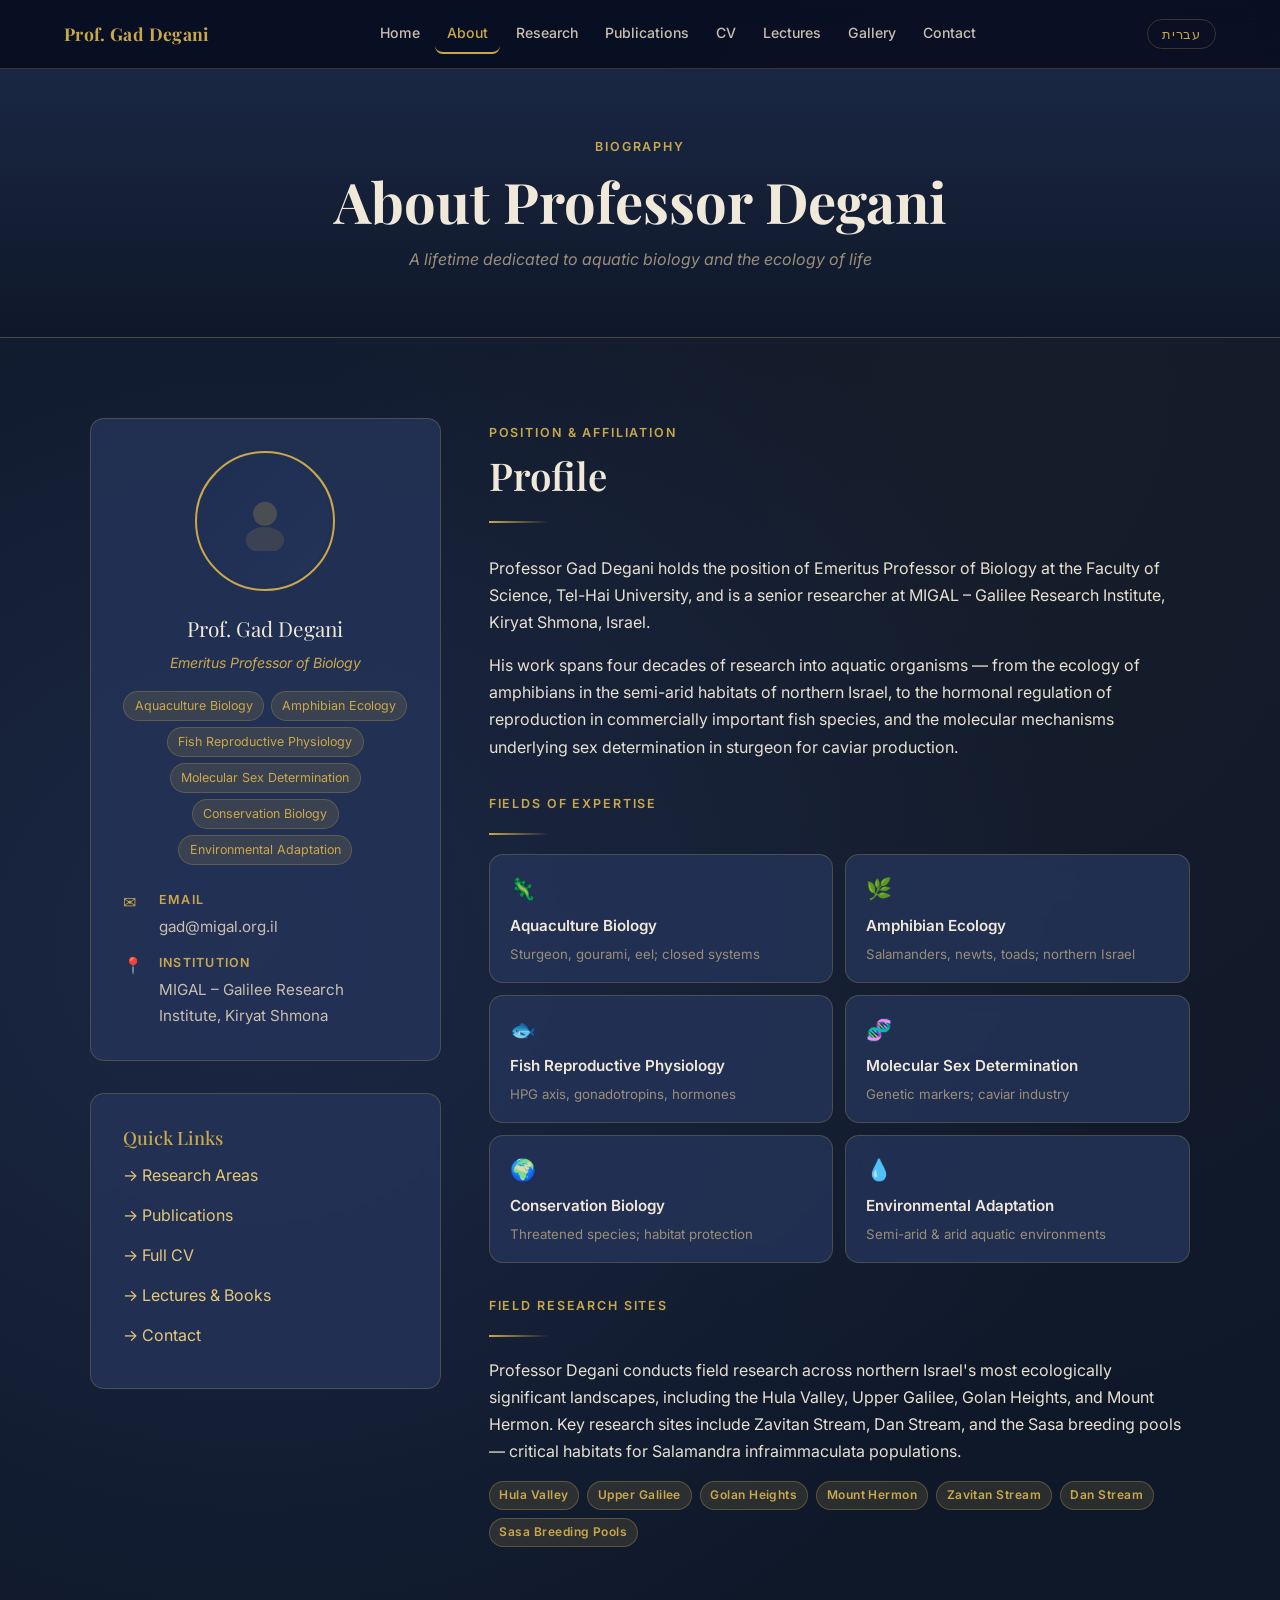
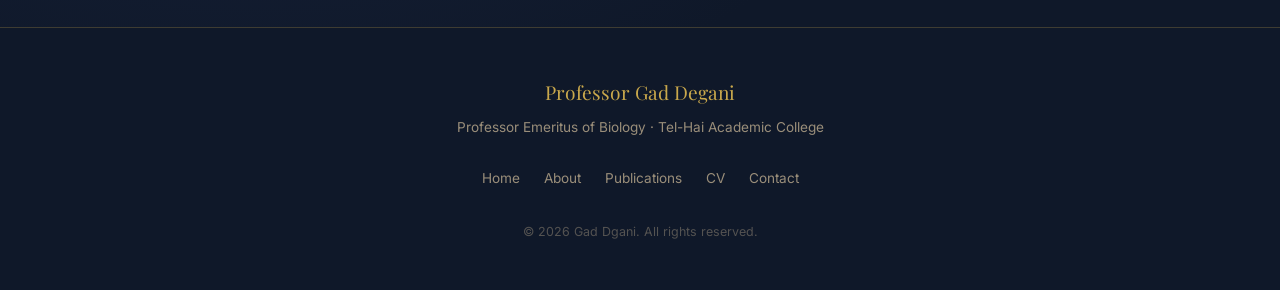
==== pages/about.html @ d607b12f "Initial website build" ====
<!DOCTYPE html>
<html lang="en" dir="ltr">
<head>
  <meta charset="UTF-8" />
  <meta name="viewport" content="width=device-width, initial-scale=1.0" />
  <title>About — Professor Gad Degani</title>
  <meta name="description" content="About Professor Gad Degani — Emeritus Professor of Biology at MIGAL and Tel-Hai University." />
  <link rel="stylesheet" href="../css/style.css" />
  <link rel="preconnect" href="https://fonts.googleapis.com" />
  <link rel="preconnect" href="https://fonts.gstatic.com" crossorigin />
  <link href="https://fonts.googleapis.com/css2?family=Playfair+Display:ital,wght@0,400;0,600;0,700;1,400;1,600&family=Inter:wght@300;400;500;600&display=swap" rel="stylesheet" />
</head>
<body>

<div id="nav-placeholder"></div>

<div class="page-wrapper">

  <div class="page-header">
    <span class="section-label" data-en="Biography" data-he="ביוגרפיה">Biography</span>
    <h1 class="page-title"
        data-en="About Professor Degani"
        data-he="אודות פרופסור דגני">About Professor Degani</h1>
    <p class="page-subtitle"
       data-en="A lifetime dedicated to aquatic biology and the ecology of life"
       data-he="חיים המוקדשים לביולוגיה מימית ואקולוגיית החיים">
      A lifetime dedicated to aquatic biology and the ecology of life
    </p>
  </div>

  <section class="section">
    <div class="container">
      <div class="about-grid">

        <!-- Sidebar -->
        <div>
          <div class="about-sidebar-card">
            <div class="about-photo">
              <div class="about-photo-inner">
                <svg xmlns="http://www.w3.org/2000/svg" viewBox="0 0 100 100" fill="none">
                  <circle cx="50" cy="38" r="20" fill="#c9a84c" opacity="0.5"/>
                  <ellipse cx="50" cy="82" rx="32" ry="22" fill="#c9a84c" opacity="0.3"/>
                </svg>
              </div>
            </div>
            <div class="about-name" data-en="Prof. Gad Degani" data-he="פרופ׳ גד דגני">Prof. Gad Degani</div>
            <div class="about-role"
                 data-en="Emeritus Professor of Biology"
                 data-he="פרופסור אמריטוס לביולוגיה">Emeritus Professor of Biology</div>
            <div class="about-tags">
              <span class="about-tag" data-en="Aquaculture Biology"            data-he="ביולוגיה של אקוואקולטורה">Aquaculture Biology</span>
              <span class="about-tag" data-en="Amphibian Ecology"              data-he="אקולוגיית דו-חיים">Amphibian Ecology</span>
              <span class="about-tag" data-en="Fish Reproductive Physiology"   data-he="פיזיולוגיית רבייה של דגים">Fish Reproductive Physiology</span>
              <span class="about-tag" data-en="Molecular Sex Determination"    data-he="קביעת מין מולקולרית">Molecular Sex Determination</span>
              <span class="about-tag" data-en="Conservation Biology"           data-he="ביולוגיה של שימור">Conservation Biology</span>
              <span class="about-tag" data-en="Environmental Adaptation"       data-he="הסתגלות סביבתית">Environmental Adaptation</span>
            </div>

            <div style="margin-top:1.5rem;text-align:left">
              <div class="contact-info-item" style="margin-bottom:0.75rem">
                <div style="color:var(--gold);min-width:20px;font-size:1rem">✉</div>
                <div>
                  <div class="contact-label" data-en="Email" data-he="דוא&quot;ל">Email</div>
                  <a class="contact-value" href="mailto:gad@migal.org.il">gad@migal.org.il</a>
                </div>
              </div>
              <div class="contact-info-item" style="margin-bottom:0">
                <div style="color:var(--gold);min-width:20px;font-size:1rem">📍</div>
                <div>
                  <div class="contact-label" data-en="Institution" data-he="מוסד">Institution</div>
                  <div class="contact-value"
                       data-en="MIGAL – Galilee Research Institute, Kiryat Shmona"
                       data-he="מיגל – מכון המחקר לגליל, קריית שמונה">
                    MIGAL – Galilee Research Institute, Kiryat Shmona
                  </div>
                </div>
              </div>
            </div>
          </div>

          <div class="card mt-3">
            <h4 style="margin-bottom:0.75rem;color:var(--gold)"
                data-en="Quick Links" data-he="קישורים מהירים">Quick Links</h4>
            <ul style="list-style:none;padding:0;margin:0;display:flex;flex-direction:column;gap:0.4rem">
              <li><a href="research.html"     data-en="→ Research Areas"   data-he="→ תחומי מחקר">→ Research Areas</a></li>
              <li><a href="publications.html" data-en="→ Publications"     data-he="→ פרסומים">→ Publications</a></li>
              <li><a href="cv.html"           data-en="→ Full CV"          data-he="→ קורות חיים מלאים">→ Full CV</a></li>
              <li><a href="lectures.html"     data-en="→ Lectures &amp; Books" data-he="→ הרצאות וספרים">→ Lectures &amp; Books</a></li>
              <li><a href="contact.html"      data-en="→ Contact"          data-he="→ צור קשר">→ Contact</a></li>
            </ul>
          </div>
        </div>

        <!-- Main content -->
        <div>
          <span class="section-label"
                data-en="Position &amp; Affiliation"
                data-he="תפקיד ושיוך מוסדי">Position &amp; Affiliation</span>
          <h2 class="section-title"
              data-en="Profile"
              data-he="פרופיל">Profile</h2>
          <div class="gold-divider left"></div>

          <div class="mt-3">
            <p data-en="Professor Gad Degani holds the position of Emeritus Professor of Biology at the Faculty of Science, Tel-Hai University, and is a senior researcher at MIGAL – Galilee Research Institute, Kiryat Shmona, Israel."
               data-he="פרופסור גד דגני מכהן כפרופסור אמריטוס לביולוגיה בפקולטה למדעים באוניברסיטת תל-חי, ומשמש חוקר בכיר במיגל – מכון המחקר לגליל, קריית שמונה, ישראל.">
              Professor Gad Degani holds the position of Emeritus Professor of Biology at the Faculty of Science, Tel-Hai University, and is a senior researcher at MIGAL – Galilee Research Institute, Kiryat Shmona, Israel.
            </p>
            <p data-en="His work spans four decades of research into aquatic organisms — from the ecology of amphibians in the semi-arid habitats of northern Israel, to the hormonal regulation of reproduction in commercially important fish species, and the molecular mechanisms underlying sex determination in sturgeon for caviar production."
               data-he="עבודתו מתפרשת על פני ארבעה עשורים של מחקר באורגניזמים מימיים — מאקולוגיה של דו-חיים בבתי גידול חצי-יבשים בצפון ישראל, דרך ויסות הורמונלי של רבייה במינים חשובים כלכלית, ועד המנגנונים המולקולריים של קביעת מין בחדקנון לייצור קוויאר.">
              His work spans four decades of research into aquatic organisms — from the ecology of amphibians in the semi-arid habitats of northern Israel, to the hormonal regulation of reproduction in commercially important fish species, and the molecular mechanisms underlying sex determination in sturgeon for caviar production.
            </p>
          </div>

          <span class="section-label mt-3" style="display:block;margin-top:2rem"
                data-en="Fields of Expertise"
                data-he="תחומי מומחיות">Fields of Expertise</span>
          <div class="gold-divider left"></div>

          <div class="grid-2 mt-2" style="gap:0.75rem">
            <div class="card" style="padding:1rem 1.25rem">
              <div style="font-size:1.3rem;margin-bottom:0.4rem">🦎</div>
              <div style="font-weight:600;color:var(--cream);font-size:0.95rem;margin-bottom:0.25rem"
                   data-en="Aquaculture Biology"
                   data-he="ביולוגיה של אקוואקולטורה">Aquaculture Biology</div>
              <div style="font-size:0.83rem;color:var(--text-muted)"
                   data-en="Sturgeon, gourami, eel; closed systems"
                   data-he="חדקנון, גורמי, צלופח; מערכות סגורות">Sturgeon, gourami, eel; closed systems</div>
            </div>
            <div class="card" style="padding:1rem 1.25rem">
              <div style="font-size:1.3rem;margin-bottom:0.4rem">🌿</div>
              <div style="font-weight:600;color:var(--cream);font-size:0.95rem;margin-bottom:0.25rem"
                   data-en="Amphibian Ecology"
                   data-he="אקולוגיית דו-חיים">Amphibian Ecology</div>
              <div style="font-size:0.83rem;color:var(--text-muted)"
                   data-en="Salamanders, newts, toads; northern Israel"
                   data-he="סלמנדרות, טריטונים, קרפדות; צפון ישראל">Salamanders, newts, toads; northern Israel</div>
            </div>
            <div class="card" style="padding:1rem 1.25rem">
              <div style="font-size:1.3rem;margin-bottom:0.4rem">🐟</div>
              <div style="font-weight:600;color:var(--cream);font-size:0.95rem;margin-bottom:0.25rem"
                   data-en="Fish Reproductive Physiology"
                   data-he="פיזיולוגיית רבייה של דגים">Fish Reproductive Physiology</div>
              <div style="font-size:0.83rem;color:var(--text-muted)"
                   data-en="HPG axis, gonadotropins, hormones"
                   data-he="ציר HPG, גונדוטרופינים, הורמונים">HPG axis, gonadotropins, hormones</div>
            </div>
            <div class="card" style="padding:1rem 1.25rem">
              <div style="font-size:1.3rem;margin-bottom:0.4rem">🧬</div>
              <div style="font-weight:600;color:var(--cream);font-size:0.95rem;margin-bottom:0.25rem"
                   data-en="Molecular Sex Determination"
                   data-he="קביעת מין מולקולרית">Molecular Sex Determination</div>
              <div style="font-size:0.83rem;color:var(--text-muted)"
                   data-en="Genetic markers; caviar industry"
                   data-he="סמנים גנטיים; תעשיית קוויאר">Genetic markers; caviar industry</div>
            </div>
            <div class="card" style="padding:1rem 1.25rem">
              <div style="font-size:1.3rem;margin-bottom:0.4rem">🌍</div>
              <div style="font-weight:600;color:var(--cream);font-size:0.95rem;margin-bottom:0.25rem"
                   data-en="Conservation Biology"
                   data-he="ביולוגיה של שימור">Conservation Biology</div>
              <div style="font-size:0.83rem;color:var(--text-muted)"
                   data-en="Threatened species; habitat protection"
                   data-he="מינים בסכנה; הגנת בית גידול">Threatened species; habitat protection</div>
            </div>
            <div class="card" style="padding:1rem 1.25rem">
              <div style="font-size:1.3rem;margin-bottom:0.4rem">💧</div>
              <div style="font-weight:600;color:var(--cream);font-size:0.95rem;margin-bottom:0.25rem"
                   data-en="Environmental Adaptation"
                   data-he="הסתגלות סביבתית">Environmental Adaptation</div>
              <div style="font-size:0.83rem;color:var(--text-muted)"
                   data-en="Semi-arid & arid aquatic environments"
                   data-he="סביבות מימיות חצי-יבשות ויבשות">Semi-arid & arid aquatic environments</div>
            </div>
          </div>

          <span class="section-label mt-3" style="display:block;margin-top:2rem"
                data-en="Field Research Sites"
                data-he="אתרי מחקר שטח">Field Research Sites</span>
          <div class="gold-divider left"></div>

          <div class="mt-2">
            <p data-en="Professor Degani conducts field research across northern Israel's most ecologically significant landscapes, including the Hula Valley, Upper Galilee, Golan Heights, and Mount Hermon. Key research sites include Zavitan Stream, Dan Stream, and the Sasa breeding pools — critical habitats for Salamandra infraimmaculata populations."
               data-he="פרופסור דגני מבצע מחקר שטח בנופים האקולוגיים המשמעותיים ביותר בצפון ישראל, כולל עמק החולה, גליל עליון, רמת הגולן והר חרמון. אתרי מחקר מרכזיים כוללים נחל זוויתן, נחל דן ובריכות שסא — בתי גידול קריטיים לאוכלוסיות Salamandra infraimmaculata.">
              Professor Degani conducts field research across northern Israel's most ecologically significant landscapes, including the Hula Valley, Upper Galilee, Golan Heights, and Mount Hermon. Key research sites include Zavitan Stream, Dan Stream, and the Sasa breeding pools — critical habitats for Salamandra infraimmaculata populations.
            </p>

            <div style="display:flex;flex-wrap:wrap;gap:0.5rem;margin-top:0.75rem">
              <span class="badge" data-en="Hula Valley"         data-he="עמק החולה">Hula Valley</span>
              <span class="badge" data-en="Upper Galilee"       data-he="גליל עליון">Upper Galilee</span>
              <span class="badge" data-en="Golan Heights"       data-he="רמת הגולן">Golan Heights</span>
              <span class="badge" data-en="Mount Hermon"        data-he="הר חרמון">Mount Hermon</span>
              <span class="badge" data-en="Zavitan Stream"      data-he="נחל זוויתן">Zavitan Stream</span>
              <span class="badge" data-en="Dan Stream"          data-he="נחל דן">Dan Stream</span>
              <span class="badge" data-en="Sasa Breeding Pools" data-he="בריכות שסא">Sasa Breeding Pools</span>
            </div>
          </div>
        </div>
      </div>
    </div>
  </section>

</div>

<div id="footer-placeholder"></div>
<script src="../js/main.js"></script>
</body>
</html>
---- css/style.css ----
/* ===========================
   PROFESSOR GAD DGANI WEBSITE
   Dark Academic Theme — Navy + Gold
   =========================== */

/* Fonts loaded via <link> in HTML for better performance */

/* ── CSS Variables ─────────────── */
:root {
  --navy:        #1a2744;
  --navy-light:  #243358;
  --navy-mid:    #1e2e52;
  --navy-dark:   #0f1829;
  --gold:        #c9a84c;
  --gold-light:  #e4c87a;
  --gold-dark:   #a8882e;
  --gold-subtle: rgba(201,168,76,0.15);
  --cream:       #f0e8d8;
  --cream-dim:   #c8bfaf;
  --text-light:  #e8e0d0;
  --text-muted:  #9a8e7a;
  --border:      rgba(201,168,76,0.25);
  --card-bg:     rgba(36,51,88,0.85);
  --shadow:      0 4px 24px rgba(0,0,0,0.35);
  --shadow-lg:   0 8px 48px rgba(0,0,0,0.45);
  --radius:      8px;
  --radius-lg:   14px;
  --transition:  0.25s ease;
}

/* ── Reset & Base ──────────────── */
*, *::before, *::after { box-sizing: border-box; margin: 0; padding: 0; }

html {
  scroll-behavior: smooth;
  font-size: 16px;
}

html[lang="he"] {
  direction: rtl;
}

body {
  background-color: var(--navy-dark);
  color: var(--text-light);
  font-family: 'Inter', sans-serif;
  font-weight: 400;
  line-height: 1.7;
  min-height: 100vh;
  overflow-x: hidden;
  background-image:
    radial-gradient(ellipse at 20% 50%, rgba(36,51,88,0.6) 0%, transparent 60%),
    radial-gradient(ellipse at 80% 20%, rgba(201,168,76,0.04) 0%, transparent 50%);
}

/* ── Typography ────────────────── */
h1, h2, h3, h4, h5, h6 {
  font-family: 'Playfair Display', Georgia, serif;
  color: var(--cream);
  line-height: 1.3;
}

h1 { font-size: clamp(2rem, 5vw, 3.5rem); font-weight: 700; }
h2 { font-size: clamp(1.6rem, 3.5vw, 2.4rem); font-weight: 600; }
h3 { font-size: clamp(1.2rem, 2.5vw, 1.7rem); font-weight: 600; }
h4 { font-size: 1.15rem; font-weight: 500; }

p { margin-bottom: 1rem; color: var(--text-light); }

a {
  color: var(--gold-light);
  text-decoration: none;
  transition: color var(--transition);
}
a:hover { color: var(--gold); }

strong { color: var(--cream); font-weight: 600; }

em { color: var(--gold-light); font-style: italic; }

ul, ol { padding-left: 1.5rem; }
html[lang="he"] ul,
html[lang="he"] ol { padding-left: 0; padding-right: 1.5rem; }

li { margin-bottom: 0.4rem; }

/* ── Gold Divider ──────────────── */
.gold-divider {
  width: 60px;
  height: 2px;
  background: linear-gradient(90deg, transparent, var(--gold), transparent);
  margin: 1.2rem auto;
}

.gold-divider.left {
  margin-left: 0;
  background: linear-gradient(90deg, var(--gold), transparent);
}

html[lang="he"] .gold-divider.left {
  margin-left: auto;
  margin-right: 0;
  background: linear-gradient(270deg, var(--gold), transparent);
}

/* ── Navigation ────────────────── */
.main-nav {
  position: fixed;
  top: 0;
  left: 0;
  right: 0;
  z-index: 1000;
  background: rgba(10,15,35,0.95);
  backdrop-filter: blur(12px);
  -webkit-backdrop-filter: blur(12px);
  border-bottom: 1px solid var(--border);
  transition: box-shadow var(--transition);
}

.main-nav.scrolled {
  box-shadow: 0 2px 20px rgba(0,0,0,0.5);
}

.nav-container {
  max-width: 1200px;
  margin: 0 auto;
  padding: 0 1.5rem;
  height: 68px;
  display: flex;
  align-items: center;
  gap: 1.5rem;
}

.nav-logo {
  flex-shrink: 0;
  font-family: 'Playfair Display', serif;
  font-size: 1.1rem;
  font-weight: 700;
  color: var(--gold) !important;
  letter-spacing: 0.02em;
  text-decoration: none;
}

.nav-logo:hover { color: var(--gold-light) !important; }

.nav-links {
  list-style: none;
  padding: 0;
  margin: 0;
  display: flex;
  align-items: center;
  gap: 0.2rem;
  flex: 1;
  justify-content: center;
}

.nav-links li { margin: 0; }

.nav-links a {
  display: block;
  padding: 0.45rem 0.75rem;
  font-size: 0.88rem;
  font-weight: 500;
  color: var(--cream-dim);
  text-decoration: none;
  border-radius: var(--radius);
  transition: all var(--transition);
  white-space: nowrap;
  border-bottom: 2px solid transparent;
}

.nav-links a:hover,
.nav-links a.active {
  color: var(--gold);
  border-bottom-color: var(--gold);
}

.nav-actions {
  display: flex;
  align-items: center;
  gap: 0.75rem;
  flex-shrink: 0;
}

.lang-toggle {
  background: transparent;
  border: 1px solid var(--border);
  color: var(--gold);
  font-family: 'Inter', sans-serif;
  font-size: 0.82rem;
  font-weight: 500;
  padding: 0.35rem 0.9rem;
  border-radius: 20px;
  cursor: pointer;
  transition: all var(--transition);
  letter-spacing: 0.05em;
  white-space: nowrap;
}

.lang-toggle:hover {
  background: var(--gold-subtle);
  border-color: var(--gold);
  color: var(--gold-light);
}

.mobile-menu-toggle {
  display: none;
  flex-direction: column;
  gap: 5px;
  background: none;
  border: none;
  cursor: pointer;
  padding: 4px;
  margin-left: auto;
}

.mobile-menu-toggle span {
  display: block;
  width: 24px;
  height: 2px;
  background: var(--gold);
  border-radius: 2px;
  transition: all var(--transition);
}

/* ── Page Wrapper ──────────────── */
.page-wrapper {
  padding-top: 68px;
  min-height: 100vh;
}

/* ── Hero — Homepage ───────────── */
.hero {
  position: relative;
  min-height: calc(100vh - 68px);
  display: flex;
  align-items: center;
  justify-content: center;
  text-align: center;
  padding: 4rem 1.5rem;
  overflow: hidden;
}

.hero::before {
  content: '';
  position: absolute;
  inset: 0;
  background:
    radial-gradient(ellipse 80% 60% at 50% 40%, rgba(36,51,88,0.5) 0%, transparent 70%),
    radial-gradient(ellipse 40% 40% at 80% 80%, rgba(201,168,76,0.06) 0%, transparent 60%);
  pointer-events: none;
}

.hero-content {
  position: relative;
  z-index: 1;
  max-width: 700px;
}

.profile-photo-wrap {
  margin: 0 auto 2rem;
  width: 160px;
  height: 160px;
  border-radius: 50%;
  border: 3px solid var(--gold);
  padding: 4px;
  background: var(--navy-light);
  box-shadow: 0 0 0 8px rgba(201,168,76,0.1), var(--shadow-lg);
  overflow: hidden;
  position: relative;
}

.profile-photo-wrap img {
  width: 100%;
  height: 100%;
  object-fit: cover;
  border-radius: 50%;
}

.profile-placeholder {
  width: 100%;
  height: 100%;
  border-radius: 50%;
  display: flex;
  align-items: center;
  justify-content: center;
  background: linear-gradient(135deg, var(--navy-mid), var(--navy-light));
}

.profile-placeholder svg {
  width: 80px;
  height: 80px;
  opacity: 0.6;
}

.hero-name {
  font-size: clamp(2.2rem, 6vw, 3.8rem);
  font-weight: 700;
  color: var(--cream);
  letter-spacing: -0.01em;
  margin-bottom: 0.4rem;
}

.hero-title {
  font-family: 'Playfair Display', serif;
  font-size: clamp(1rem, 2.5vw, 1.35rem);
  color: var(--gold);
  font-style: italic;
  margin-bottom: 0.8rem;
}

.hero-institution {
  font-size: 0.95rem;
  color: var(--text-muted);
  margin-bottom: 2rem;
  letter-spacing: 0.03em;
}

.hero-divider {
  width: 80px;
  height: 1px;
  background: linear-gradient(90deg, transparent, var(--gold), transparent);
  margin: 1.5rem auto;
}

.hero-bio {
  font-size: 1.05rem;
  color: var(--cream-dim);
  max-width: 560px;
  margin: 0 auto 2.5rem;
  line-height: 1.75;
}

.hero-buttons {
  display: flex;
  flex-wrap: wrap;
  gap: 0.75rem;
  justify-content: center;
}

/* ── Buttons ───────────────────── */
.btn {
  display: inline-flex;
  align-items: center;
  gap: 0.5rem;
  padding: 0.75rem 1.6rem;
  border-radius: var(--radius);
  font-family: 'Inter', sans-serif;
  font-size: 0.9rem;
  font-weight: 500;
  text-decoration: none;
  cursor: pointer;
  border: none;
  transition: all var(--transition);
  letter-spacing: 0.02em;
}

.btn-primary {
  background: linear-gradient(135deg, var(--gold-dark), var(--gold));
  color: var(--navy-dark);
  box-shadow: 0 2px 12px rgba(201,168,76,0.3);
}

.btn-primary:hover {
  background: linear-gradient(135deg, var(--gold), var(--gold-light));
  box-shadow: 0 4px 20px rgba(201,168,76,0.45);
  transform: translateY(-1px);
  color: var(--navy-dark);
}

.btn-outline {
  background: transparent;
  color: var(--gold);
  border: 1px solid var(--border);
}

.btn-outline:hover {
  background: var(--gold-subtle);
  border-color: var(--gold);
  color: var(--gold-light);
  transform: translateY(-1px);
}

/* ── Page Header (inner pages) ─── */
.page-header {
  background: linear-gradient(to bottom, var(--navy), var(--navy-dark));
  border-bottom: 1px solid var(--border);
  padding: 4rem 1.5rem 3rem;
  text-align: center;
}

.page-header .page-title {
  color: var(--cream);
  margin-bottom: 0.5rem;
}

.page-header .page-subtitle {
  color: var(--text-muted);
  font-size: 1rem;
  font-style: italic;
}

/* ── Section ───────────────────── */
.section {
  padding: 5rem 1.5rem;
}

.section-alt {
  background: rgba(26,39,68,0.4);
}

.container {
  max-width: 1100px;
  margin: 0 auto;
}

.container-narrow {
  max-width: 780px;
  margin: 0 auto;
}

.section-label {
  display: inline-block;
  font-size: 0.78rem;
  font-weight: 600;
  letter-spacing: 0.15em;
  text-transform: uppercase;
  color: var(--gold);
  margin-bottom: 0.5rem;
}

.section-title {
  color: var(--cream);
  margin-bottom: 0.5rem;
}

/* ── Cards ─────────────────────── */
.card {
  background: var(--card-bg);
  border: 1px solid var(--border);
  border-radius: var(--radius-lg);
  padding: 2rem;
  transition: all var(--transition);
  backdrop-filter: blur(8px);
}

.card:hover {
  border-color: rgba(201,168,76,0.4);
  box-shadow: var(--shadow);
  transform: translateY(-2px);
}

.card-title {
  font-family: 'Playfair Display', serif;
  font-size: 1.25rem;
  color: var(--cream);
  margin-bottom: 0.5rem;
}

.card-meta {
  font-size: 0.83rem;
  color: var(--gold);
  font-style: italic;
  margin-bottom: 0.75rem;
}

.card-text {
  color: var(--cream-dim);
  font-size: 0.95rem;
  line-height: 1.65;
}

/* ── Grid ──────────────────────── */
.grid-2 {
  display: grid;
  grid-template-columns: repeat(2, 1fr);
  gap: 1.5rem;
}

.grid-3 {
  display: grid;
  grid-template-columns: repeat(3, 1fr);
  gap: 1.5rem;
}

.grid-auto {
  display: grid;
  grid-template-columns: repeat(auto-fill, minmax(300px, 1fr));
  gap: 1.5rem;
}

/* ── Publications ──────────────── */
.pub-list { display: flex; flex-direction: column; gap: 1.2rem; }

.pub-item {
  background: var(--card-bg);
  border: 1px solid var(--border);
  border-left: 3px solid var(--gold);
  border-radius: var(--radius);
  padding: 1.5rem 1.75rem;
  transition: all var(--transition);
}

html[lang="he"] .pub-item {
  border-left: 1px solid var(--border);
  border-right: 3px solid var(--gold);
}

.pub-item:hover {
  border-color: rgba(201,168,76,0.45);
  box-shadow: var(--shadow);
}

.pub-title {
  font-family: 'Playfair Display', serif;
  font-size: 1.1rem;
  color: var(--cream);
  margin-bottom: 0.4rem;
  line-height: 1.4;
}

.pub-authors {
  font-size: 0.88rem;
  color: var(--text-muted);
  margin-bottom: 0.3rem;
}

.pub-journal {
  font-size: 0.88rem;
  color: var(--gold);
  font-style: italic;
  margin-bottom: 0.3rem;
}

.pub-details {
  font-size: 0.82rem;
  color: var(--text-muted);
  display: flex;
  flex-wrap: wrap;
  gap: 0.5rem;
  align-items: center;
  margin-bottom: 0.5rem;
}

.pub-year {
  background: var(--gold-subtle);
  border: 1px solid rgba(201,168,76,0.3);
  color: var(--gold);
  padding: 0.15rem 0.6rem;
  border-radius: 20px;
  font-size: 0.78rem;
  font-weight: 600;
}

.pub-tag {
  background: rgba(255,255,255,0.05);
  border: 1px solid rgba(255,255,255,0.08);
  color: var(--cream-dim);
  padding: 0.15rem 0.6rem;
  border-radius: 20px;
  font-size: 0.78rem;
}

.pub-abstract {
  font-size: 0.9rem;
  color: var(--cream-dim);
  line-height: 1.6;
  margin-top: 0.75rem;
  padding-top: 0.75rem;
  border-top: 1px solid var(--border);
  display: none;
}

.pub-abstract.open { display: block; }

.pub-toggle {
  background: none;
  border: none;
  color: var(--gold);
  font-size: 0.82rem;
  cursor: pointer;
  padding: 0;
  display: flex;
  align-items: center;
  gap: 0.3rem;
  font-family: 'Inter', sans-serif;
  transition: color var(--transition);
}

.pub-toggle:hover { color: var(--gold-light); }

.pub-filters {
  display: flex;
  flex-wrap: wrap;
  gap: 0.5rem;
  margin-bottom: 2rem;
  align-items: center;
}

.filter-label {
  font-size: 0.85rem;
  color: var(--text-muted);
  margin-right: 0.5rem;
}

html[lang="he"] .filter-label {
  margin-right: 0;
  margin-left: 0.5rem;
}

.filter-btn {
  background: transparent;
  border: 1px solid var(--border);
  color: var(--cream-dim);
  font-size: 0.82rem;
  padding: 0.3rem 0.8rem;
  border-radius: 20px;
  cursor: pointer;
  font-family: 'Inter', sans-serif;
  transition: all var(--transition);
}

.filter-btn.active,
.filter-btn:hover {
  background: var(--gold-subtle);
  border-color: var(--gold);
  color: var(--gold);
}

/* ── CV ────────────────────────── */
.cv-section {
  margin-bottom: 3rem;
}

.cv-section-heading {
  display: flex;
  align-items: center;
  gap: 1rem;
  margin-bottom: 1.5rem;
  padding-bottom: 0.75rem;
  border-bottom: 1px solid var(--border);
}

.cv-section-icon {
  width: 36px;
  height: 36px;
  background: var(--gold-subtle);
  border: 1px solid rgba(201,168,76,0.3);
  border-radius: 8px;
  display: flex;
  align-items: center;
  justify-content: center;
  color: var(--gold);
  font-size: 1rem;
  flex-shrink: 0;
}

.cv-entry {
  display: grid;
  grid-template-columns: 130px 1fr;
  gap: 1rem 1.5rem;
  margin-bottom: 1.5rem;
  padding-bottom: 1.5rem;
  border-bottom: 1px solid rgba(201,168,76,0.08);
}

html[lang="he"] .cv-entry {
  grid-template-columns: 1fr 130px;
  direction: rtl;
}

.cv-year {
  font-size: 0.85rem;
  color: var(--gold);
  font-weight: 500;
  padding-top: 0.15rem;
  white-space: nowrap;
}

.cv-entry-title {
  font-family: 'Playfair Display', serif;
  font-size: 1.05rem;
  color: var(--cream);
  margin-bottom: 0.2rem;
}

.cv-entry-sub {
  font-size: 0.88rem;
  color: var(--text-muted);
  font-style: italic;
  margin-bottom: 0.4rem;
}

.cv-entry-desc {
  font-size: 0.9rem;
  color: var(--cream-dim);
  line-height: 1.6;
}

/* ── Lectures ──────────────────── */
.lecture-item {
  background: var(--card-bg);
  border: 1px solid var(--border);
  border-radius: var(--radius-lg);
  padding: 1.75rem;
  display: flex;
  gap: 1.5rem;
  align-items: flex-start;
  transition: all var(--transition);
}

.lecture-item:hover {
  border-color: rgba(201,168,76,0.4);
  box-shadow: var(--shadow);
}

.lecture-num {
  width: 48px;
  height: 48px;
  background: var(--gold-subtle);
  border: 1px solid rgba(201,168,76,0.3);
  border-radius: 50%;
  display: flex;
  align-items: center;
  justify-content: center;
  font-family: 'Playfair Display', serif;
  font-size: 1.1rem;
  color: var(--gold);
  flex-shrink: 0;
  font-weight: 700;
}

.lecture-body { flex: 1; }

.lecture-title {
  font-family: 'Playfair Display', serif;
  font-size: 1.15rem;
  color: var(--cream);
  margin-bottom: 0.4rem;
}

.lecture-meta {
  font-size: 0.83rem;
  color: var(--gold);
  font-style: italic;
  margin-bottom: 0.6rem;
}

.lecture-desc {
  font-size: 0.92rem;
  color: var(--cream-dim);
  line-height: 1.65;
}

/* ── Gallery ───────────────────── */
.gallery-grid {
  display: grid;
  grid-template-columns: repeat(auto-fill, minmax(260px, 1fr));
  gap: 1rem;
}

.gallery-item {
  position: relative;
  aspect-ratio: 4/3;
  overflow: hidden;
  border-radius: var(--radius);
  border: 1px solid var(--border);
  background: var(--navy-light);
  cursor: pointer;
  transition: all var(--transition);
}

.gallery-item:hover {
  border-color: var(--gold);
  transform: scale(1.02);
  box-shadow: var(--shadow);
}

.gallery-placeholder {
  width: 100%;
  height: 100%;
  display: flex;
  flex-direction: column;
  align-items: center;
  justify-content: center;
  gap: 0.75rem;
  color: var(--text-muted);
  font-size: 0.85rem;
  text-align: center;
  padding: 1rem;
  background: linear-gradient(135deg, var(--navy-mid), var(--navy-light));
}

.gallery-placeholder svg {
  width: 40px;
  height: 40px;
  opacity: 0.4;
  color: var(--gold);
}

.gallery-caption {
  position: absolute;
  bottom: 0;
  left: 0;
  right: 0;
  padding: 1rem;
  background: linear-gradient(to top, rgba(10,15,35,0.95), transparent);
  color: var(--cream);
  font-size: 0.85rem;
  transform: translateY(100%);
  transition: transform var(--transition);
}

.gallery-item:hover .gallery-caption {
  transform: translateY(0);
}

/* ── Contact ───────────────────── */
.contact-grid {
  display: grid;
  grid-template-columns: 1fr 1.2fr;
  gap: 3rem;
  align-items: start;
}

.contact-info-item {
  display: flex;
  align-items: flex-start;
  gap: 1rem;
  margin-bottom: 1.5rem;
}

.contact-icon {
  width: 40px;
  height: 40px;
  background: var(--gold-subtle);
  border: 1px solid rgba(201,168,76,0.3);
  border-radius: 8px;
  display: flex;
  align-items: center;
  justify-content: center;
  color: var(--gold);
  flex-shrink: 0;
  font-size: 1.1rem;
}

.contact-label {
  font-size: 0.78rem;
  font-weight: 600;
  letter-spacing: 0.1em;
  text-transform: uppercase;
  color: var(--gold);
  margin-bottom: 0.2rem;
}

.contact-value {
  color: var(--cream-dim);
  font-size: 0.95rem;
}

.contact-form {
  background: var(--card-bg);
  border: 1px solid var(--border);
  border-radius: var(--radius-lg);
  padding: 2rem;
}

.form-group {
  margin-bottom: 1.25rem;
}

.form-label {
  display: block;
  font-size: 0.85rem;
  font-weight: 500;
  color: var(--cream-dim);
  margin-bottom: 0.4rem;
}

.form-input,
.form-textarea {
  width: 100%;
  background: rgba(10,15,35,0.5);
  border: 1px solid var(--border);
  border-radius: var(--radius);
  color: var(--cream);
  font-family: 'Inter', sans-serif;
  font-size: 0.93rem;
  padding: 0.75rem 1rem;
  transition: border-color var(--transition);
  outline: none;
}

.form-input:focus,
.form-textarea:focus {
  border-color: var(--gold);
  box-shadow: 0 0 0 3px rgba(201,168,76,0.1);
}

.form-textarea {
  min-height: 130px;
  resize: vertical;
  line-height: 1.6;
}

/* ── Research ──────────────────── */
.research-area {
  background: var(--card-bg);
  border: 1px solid var(--border);
  border-radius: var(--radius-lg);
  padding: 2rem;
  transition: all var(--transition);
}

.research-area:hover {
  border-color: rgba(201,168,76,0.4);
  box-shadow: var(--shadow);
}

.research-icon {
  font-size: 2rem;
  margin-bottom: 1rem;
}

.research-area-title {
  font-family: 'Playfair Display', serif;
  font-size: 1.25rem;
  color: var(--cream);
  margin-bottom: 0.75rem;
}

/* ── About ─────────────────────── */
.about-grid {
  display: grid;
  grid-template-columns: 1fr 2fr;
  gap: 3rem;
  align-items: start;
}

.about-sidebar-card {
  background: var(--card-bg);
  border: 1px solid var(--border);
  border-radius: var(--radius-lg);
  padding: 2rem;
  text-align: center;
}

.about-photo {
  width: 140px;
  height: 140px;
  border-radius: 50%;
  border: 2px solid var(--gold);
  padding: 3px;
  margin: 0 auto 1.25rem;
  overflow: hidden;
}

.about-photo-inner {
  width: 100%;
  height: 100%;
  border-radius: 50%;
  background: linear-gradient(135deg, var(--navy-mid), var(--navy-light));
  display: flex;
  align-items: center;
  justify-content: center;
}

.about-photo-inner svg {
  width: 60px;
  height: 60px;
  opacity: 0.5;
}

.about-name {
  font-family: 'Playfair Display', serif;
  font-size: 1.3rem;
  color: var(--cream);
  margin-bottom: 0.3rem;
}

.about-role {
  font-size: 0.88rem;
  color: var(--gold);
  font-style: italic;
  margin-bottom: 1rem;
}

.about-tags {
  display: flex;
  flex-wrap: wrap;
  gap: 0.4rem;
  justify-content: center;
}

.about-tag {
  background: var(--gold-subtle);
  border: 1px solid rgba(201,168,76,0.25);
  color: var(--gold);
  font-size: 0.78rem;
  padding: 0.2rem 0.65rem;
  border-radius: 20px;
}

/* ── Stats Row ─────────────────── */
.stats-row {
  display: flex;
  flex-wrap: wrap;
  gap: 1.5rem;
  justify-content: center;
  padding: 3rem 1.5rem;
}

.stat-item {
  text-align: center;
  flex: 0 1 160px;
}

.stat-number {
  font-family: 'Playfair Display', serif;
  font-size: 2.8rem;
  font-weight: 700;
  color: var(--gold);
  display: block;
  line-height: 1;
  margin-bottom: 0.4rem;
}

.stat-label {
  font-size: 0.82rem;
  color: var(--text-muted);
  text-transform: uppercase;
  letter-spacing: 0.1em;
}

/* ── Footer ────────────────────── */
.site-footer {
  background: var(--navy-dark);
  border-top: 1px solid var(--border);
  padding: 3rem 1.5rem 2rem;
  text-align: center;
}

.footer-name {
  font-family: 'Playfair Display', serif;
  font-size: 1.2rem;
  color: var(--gold);
  margin-bottom: 0.5rem;
}

.footer-text {
  font-size: 0.85rem;
  color: var(--text-muted);
  margin-bottom: 1.5rem;
}

.footer-links {
  display: flex;
  flex-wrap: wrap;
  justify-content: center;
  gap: 1.5rem;
  list-style: none;
  padding: 0;
  margin-bottom: 1.5rem;
}

.footer-links a {
  font-size: 0.85rem;
  color: var(--text-muted);
  transition: color var(--transition);
}

.footer-links a:hover { color: var(--gold); }

.footer-copy {
  font-size: 0.78rem;
  color: rgba(154,142,122,0.5);
}

/* ── Loader ────────────────────── */
.loader {
  display: flex;
  justify-content: center;
  padding: 3rem;
}

.loader-dot {
  width: 8px;
  height: 8px;
  border-radius: 50%;
  background: var(--gold);
  margin: 0 4px;
  animation: bounce 1.2s ease-in-out infinite;
}

.loader-dot:nth-child(2) { animation-delay: 0.2s; }
.loader-dot:nth-child(3) { animation-delay: 0.4s; }

@keyframes bounce {
  0%, 80%, 100% { transform: translateY(0); opacity: 0.4; }
  40% { transform: translateY(-12px); opacity: 1; }
}

/* ── Scroll to Top ─────────────── */
.scroll-top {
  position: fixed;
  bottom: 2rem;
  right: 2rem;
  width: 42px;
  height: 42px;
  background: var(--gold);
  color: var(--navy-dark);
  border: none;
  border-radius: 50%;
  cursor: pointer;
  display: flex;
  align-items: center;
  justify-content: center;
  font-size: 1.1rem;
  box-shadow: var(--shadow);
  opacity: 0;
  transform: translateY(10px);
  transition: all var(--transition);
  z-index: 999;
}

html[lang="he"] .scroll-top { right: auto; left: 2rem; }

.scroll-top.visible { opacity: 1; transform: translateY(0); }
.scroll-top:hover { background: var(--gold-light); transform: translateY(-2px); }

/* ── Misc helpers ──────────────── */
.text-gold { color: var(--gold); }
.text-muted { color: var(--text-muted); }
.text-center { text-align: center; }

.mt-1 { margin-top: 0.5rem; }
.mt-2 { margin-top: 1rem; }
.mt-3 { margin-top: 2rem; }
.mt-4 { margin-top: 3rem; }

.mb-1 { margin-bottom: 0.5rem; }
.mb-2 { margin-bottom: 1rem; }
.mb-3 { margin-bottom: 2rem; }

.badge {
  display: inline-block;
  background: var(--gold-subtle);
  border: 1px solid rgba(201,168,76,0.3);
  color: var(--gold);
  font-size: 0.75rem;
  font-weight: 600;
  padding: 0.2rem 0.6rem;
  border-radius: 20px;
  letter-spacing: 0.04em;
}

/* ── Responsive ────────────────── */
@media (max-width: 1024px) {
  .grid-3 { grid-template-columns: repeat(2, 1fr); }
  .contact-grid { grid-template-columns: 1fr; gap: 2rem; }
  .about-grid { grid-template-columns: 1fr; }
  .about-sidebar-card { max-width: 360px; }
}

@media (max-width: 768px) {
  .nav-links { display: none; }
  .mobile-menu-toggle { display: flex; }

  .nav-links.open {
    display: flex;
    flex-direction: column;
    position: fixed;
    top: 68px;
    left: 0;
    right: 0;
    bottom: 0;
    background: rgba(10,15,35,0.98);
    padding: 2rem 1.5rem;
    gap: 0.25rem;
    overflow-y: auto;
    z-index: 999;
    justify-content: flex-start;
    align-items: flex-start;
    border-top: 1px solid var(--border);
  }

  html[lang="he"] .nav-links.open {
    align-items: flex-end;
  }

  .nav-links.open li { width: 100%; }

  .nav-links.open a {
    font-size: 1.1rem;
    padding: 0.9rem 1rem;
    border-bottom: 1px solid rgba(201,168,76,0.1);
    border-radius: 0;
    width: 100%;
  }

  .grid-2 { grid-template-columns: 1fr; }
  .grid-3 { grid-template-columns: 1fr; }
  .contact-grid { grid-template-columns: 1fr; }
  .about-grid { grid-template-columns: 1fr; }

  .cv-entry {
    grid-template-columns: 1fr;
    gap: 0.3rem;
  }

  html[lang="he"] .cv-entry {
    grid-template-columns: 1fr;
    direction: rtl;
  }

  .hero-buttons { flex-direction: column; align-items: center; }
  .btn { width: 100%; max-width: 280px; justify-content: center; }

  .section { padding: 3.5rem 1.25rem; }
  .stats-row { gap: 1rem; }
  .stat-item { flex: 0 1 120px; }
  .stat-number { font-size: 2.2rem; }

  .lecture-item { flex-direction: column; gap: 1rem; }
}

@media (max-width: 480px) {
  .nav-container { padding: 0 1rem; }
  .nav-logo { font-size: 0.95rem; }
  .profile-photo-wrap { width: 130px; height: 130px; }
  .gallery-grid { grid-template-columns: 1fr 1fr; }
}

/* ── Search box ────────────────── */
.search-wrap {
  position: relative;
  margin-bottom: 1.5rem;
}

.search-input {
  width: 100%;
  background: rgba(10,15,35,0.6);
  border: 1px solid var(--border);
  border-radius: 30px;
  color: var(--cream);
  font-family: 'Inter', sans-serif;
  font-size: 0.95rem;
  padding: 0.8rem 1rem 0.8rem 3rem;
  outline: none;
  transition: border-color var(--transition), box-shadow var(--transition);
}

html[lang="he"] .search-input {
  padding: 0.8rem 3rem 0.8rem 1rem;
}

.search-input:focus {
  border-color: var(--gold);
  box-shadow: 0 0 0 3px rgba(201,168,76,0.12);
}

.search-input::placeholder { color: var(--text-muted); }

.search-icon {
  position: absolute;
  left: 1.1rem;
  top: 50%;
  transform: translateY(-50%);
  color: var(--text-muted);
  font-size: 1rem;
  pointer-events: none;
}

html[lang="he"] .search-icon { left: auto; right: 1.1rem; }

.search-count {
  font-size: 0.83rem;
  color: var(--text-muted);
  margin-bottom: 1rem;
}

.search-count strong { color: var(--gold); }

.pub-item.hidden { display: none; }
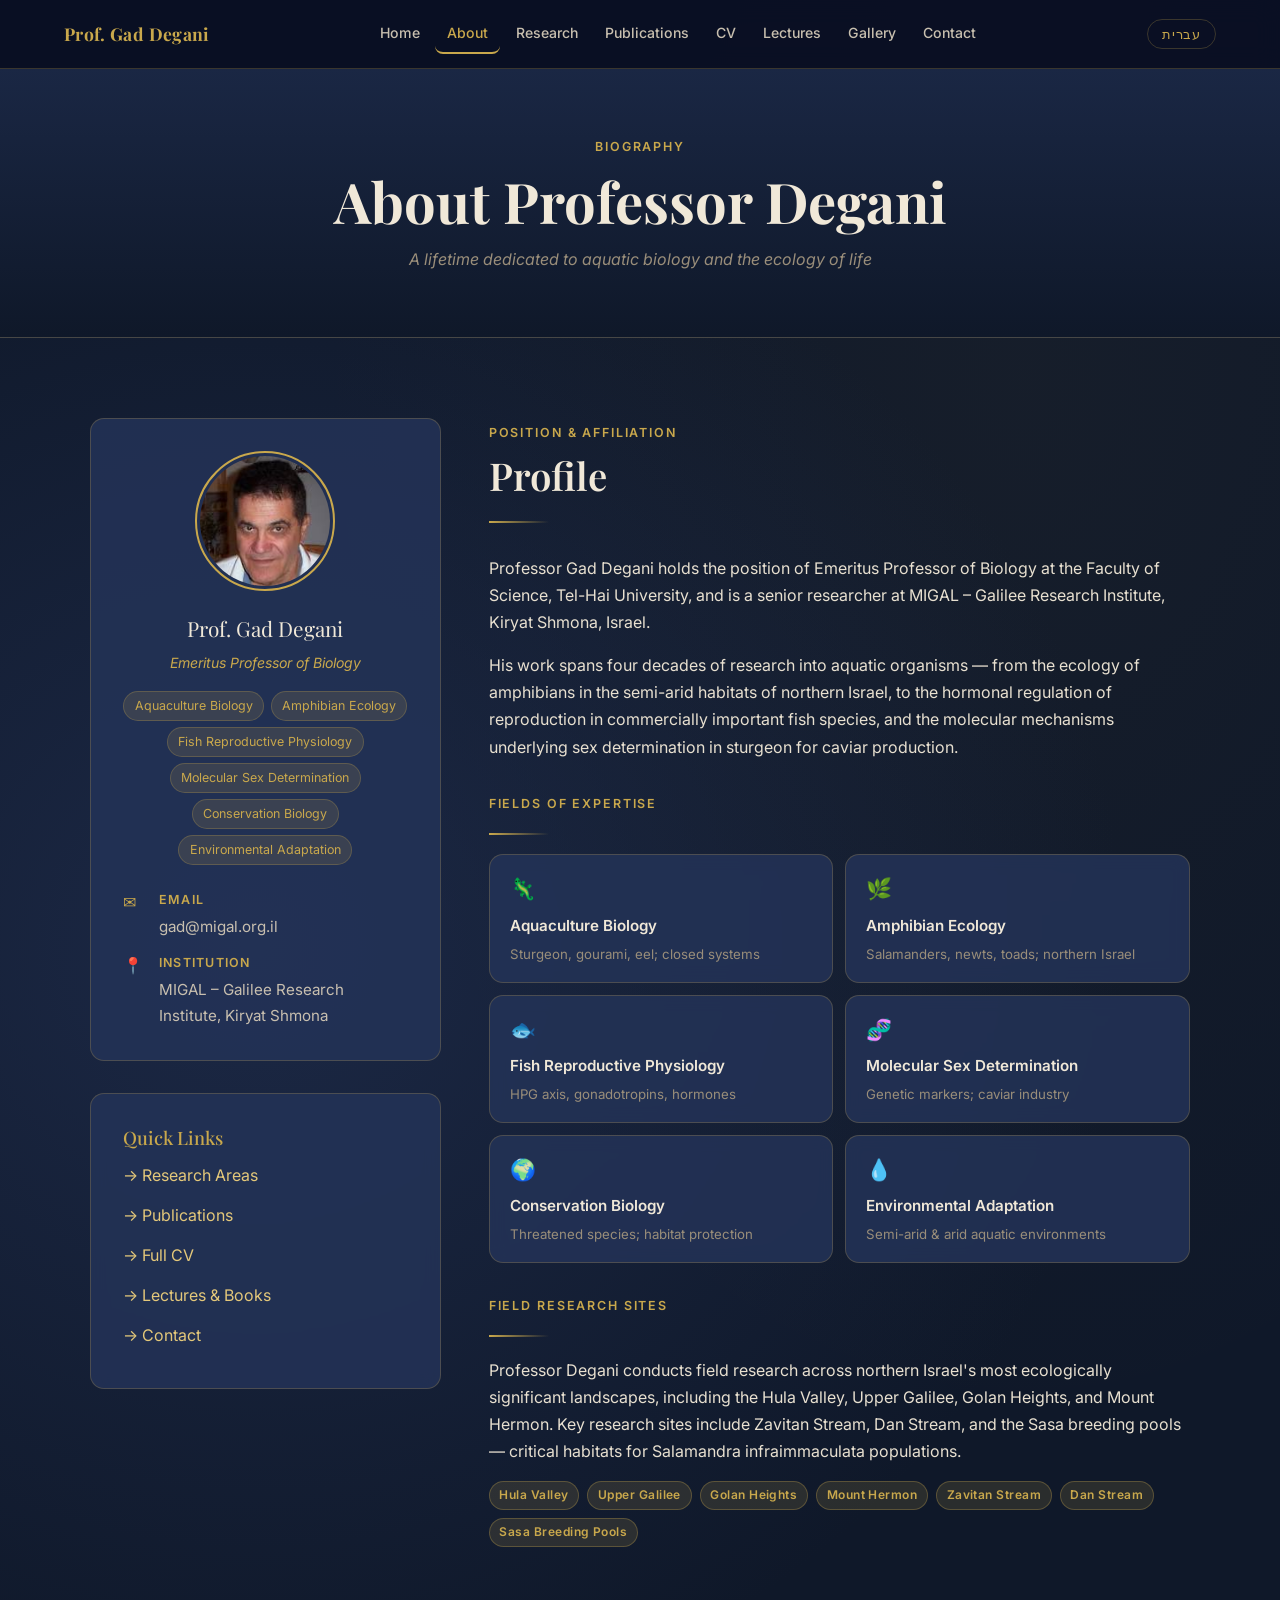
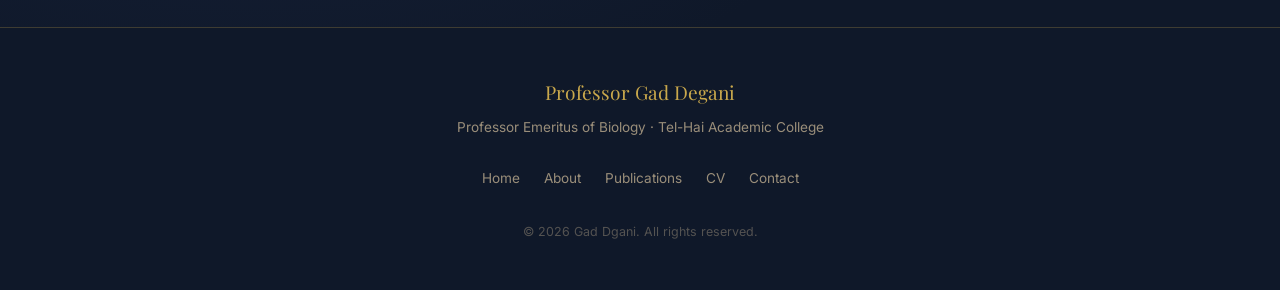
==== commit 4c790307: "Add profile photo" ====
--- a/pages/about.html
+++ b/pages/about.html
@@ -36,12 +36,7 @@
         <div>
           <div class="about-sidebar-card">
             <div class="about-photo">
-              <div class="about-photo-inner">
-                <svg xmlns="http://www.w3.org/2000/svg" viewBox="0 0 100 100" fill="none">
-                  <circle cx="50" cy="38" r="20" fill="#c9a84c" opacity="0.5"/>
-                  <ellipse cx="50" cy="82" rx="32" ry="22" fill="#c9a84c" opacity="0.3"/>
-                </svg>
-              </div>
+              <img src="../images/gad-degani.jpg" alt="Professor Gad Degani" />
             </div>
             <div class="about-name" data-en="Prof. Gad Degani" data-he="פרופ׳ גד דגני">Prof. Gad Degani</div>
             <div class="about-role"
--- a/css/style.css
+++ b/css/style.css
@@ -955,6 +955,14 @@
   overflow: hidden;
 }
 
+.about-photo img {
+  width: 100%;
+  height: 100%;
+  object-fit: cover;
+  border-radius: 50%;
+  display: block;
+}
+
 .about-photo-inner {
   width: 100%;
   height: 100%;
@@ -1228,6 +1236,7 @@
   .nav-container { padding: 0 1rem; }
   .nav-logo { font-size: 0.95rem; }
   .profile-photo-wrap { width: 130px; height: 130px; }
+  .about-photo { width: 110px; height: 110px; }
   .gallery-grid { grid-template-columns: 1fr 1fr; }
 }
 
